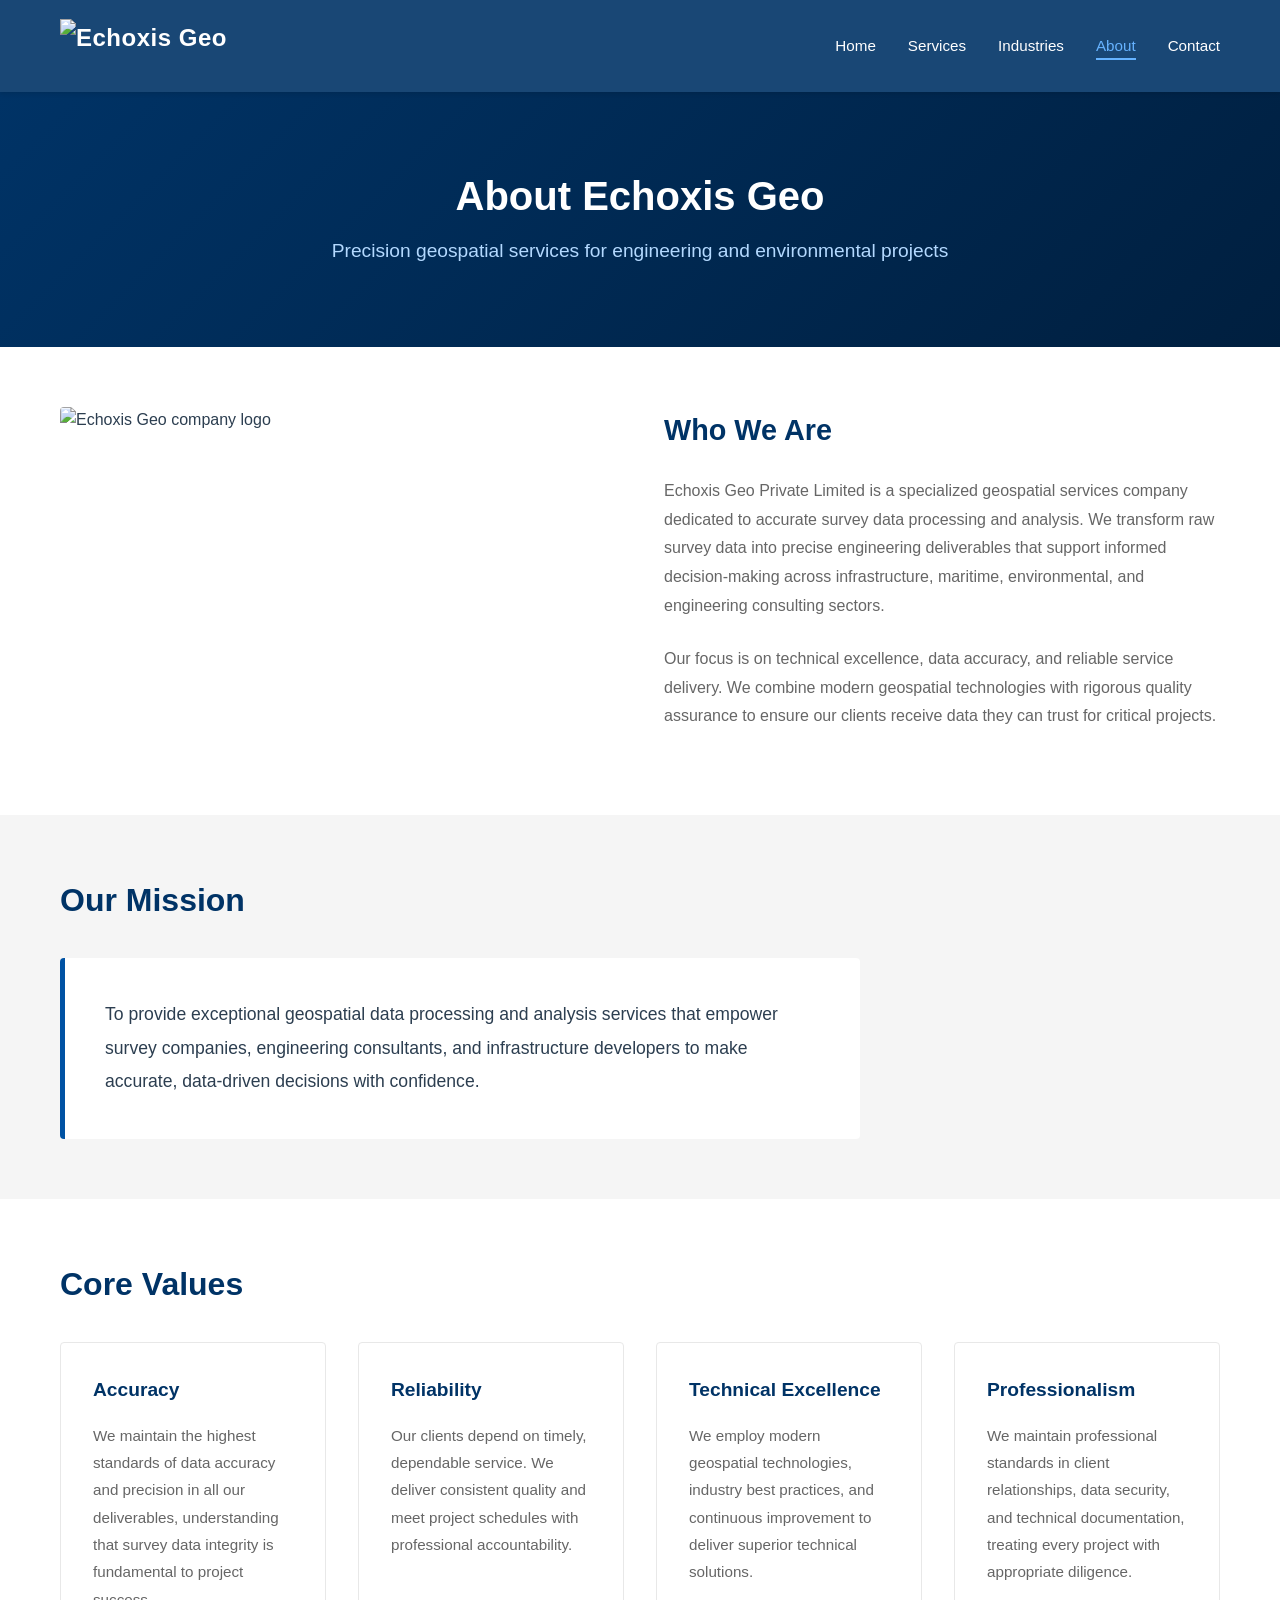
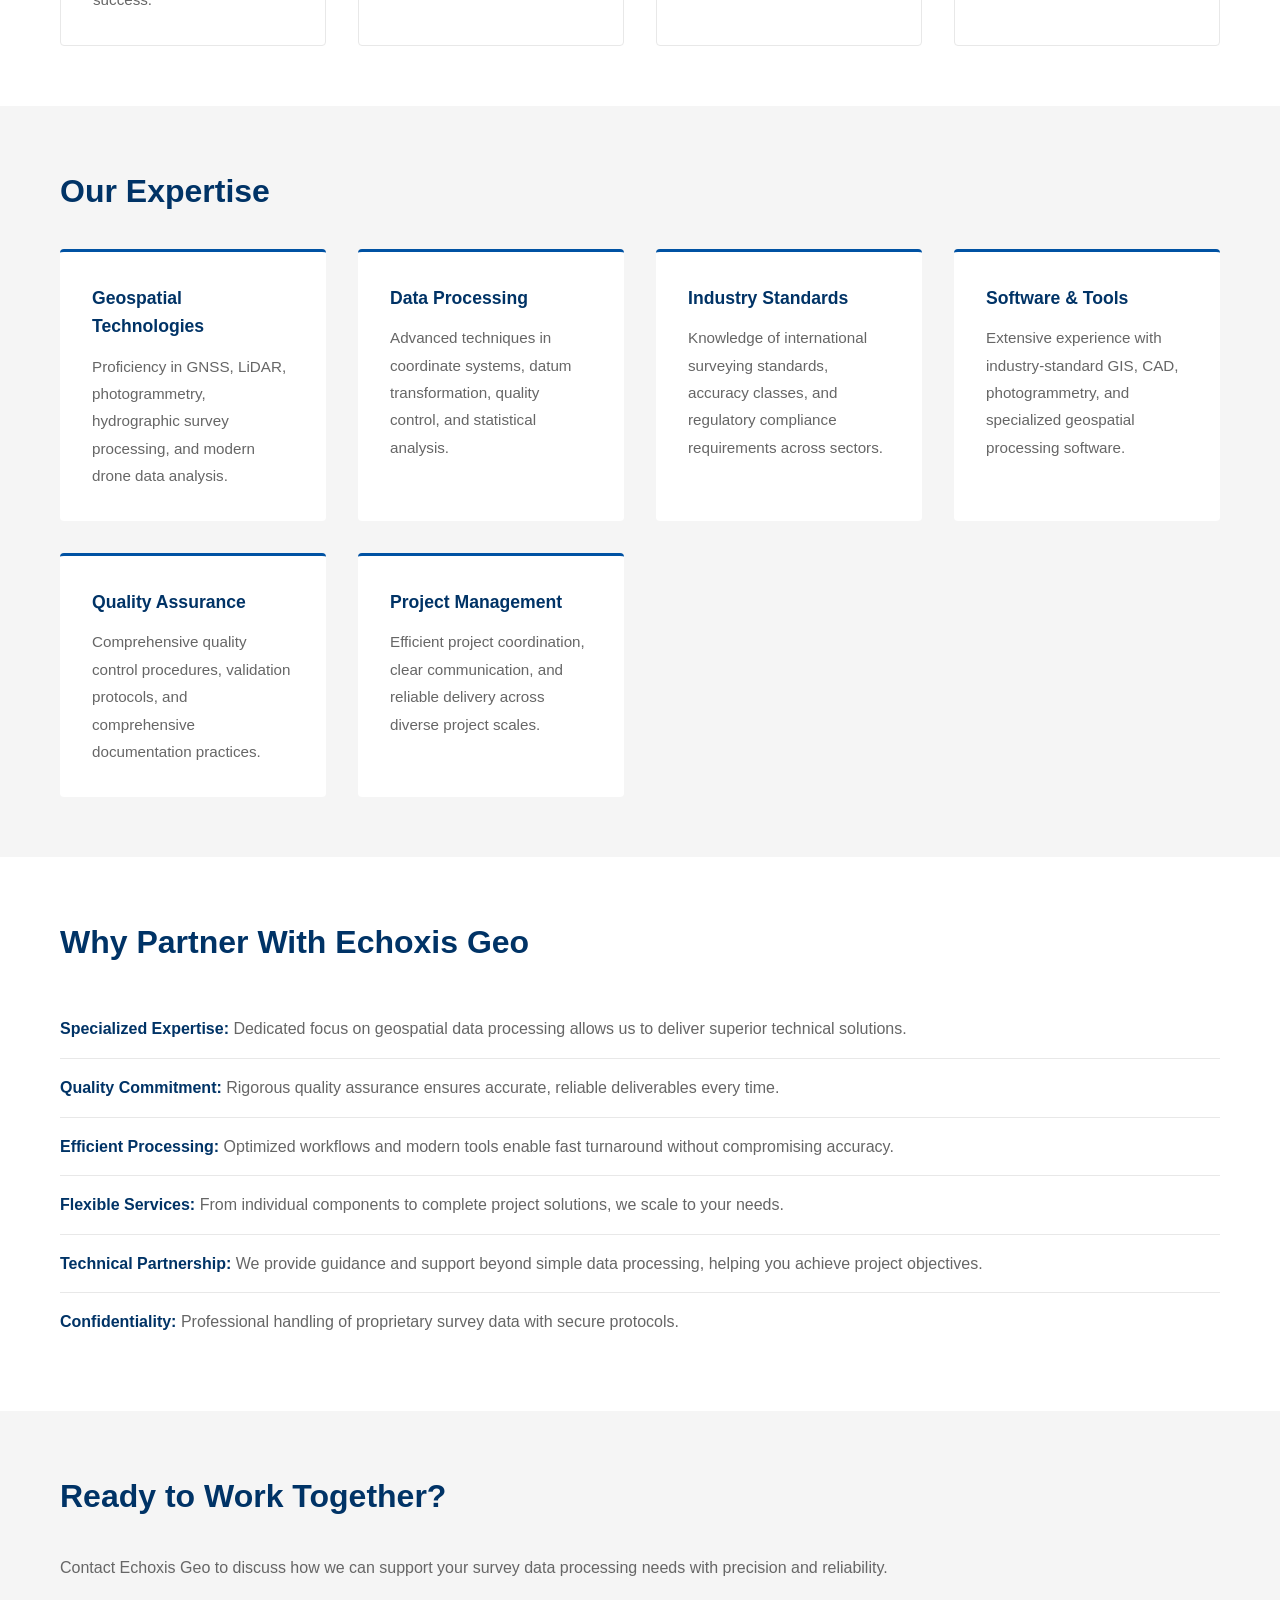
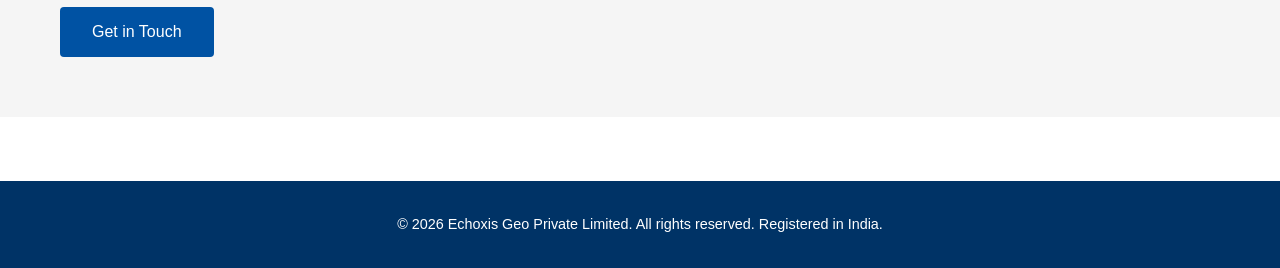
==== about.html @ 2500860a "Add files via upload" ====
<!DOCTYPE html>
<html lang="en">
<head>
    <meta charset="UTF-8">
    <meta name="viewport" content="width=device-width, initial-scale=1.0">
    <title>About - Echoxis Geo</title>
    <link rel="stylesheet" href="styles.css">
</head>
<body>
    <!-- Navigation -->
    <nav class="navbar">
        <div class="container">
            <div class="logo">
                <img src="images/company-logo.jpg" alt="Echoxis Geo" class="logo-image">
            </div>
            <ul class="nav-links">
                <li><a href="index.html">Home</a></li>
                <li><a href="services.html">Services</a></li>
                <li><a href="industries.html">Industries</a></li>
                <li><a href="about.html" class="active">About</a></li>
                <li><a href="contact.html">Contact</a></li>
            </ul>
        </div>
    </nav>

    <!-- Hero Section -->
    <section class="hero">
        <div class="container">
            <h1>About Echoxis Geo</h1>
            <p class="hero-subtitle">Precision geospatial services for engineering and environmental projects</p>
        </div>
    </section>

    <!-- Company Overview -->
    <section class="section">
        <div class="container">
            <div class="about-content">
                <div class="about-image">
                    <img src="images/company-logo.jpg" alt="Echoxis Geo company logo">
                </div>
                <div class="about-text">
                    <h2>Who We Are</h2>
                    <p>Echoxis Geo Private Limited is a specialized geospatial services company dedicated to accurate survey data processing and analysis. We transform raw survey data into precise engineering deliverables that support informed decision-making across infrastructure, maritime, environmental, and engineering consulting sectors.</p>
                    
                    <p>Our focus is on technical excellence, data accuracy, and reliable service delivery. We combine modern geospatial technologies with rigorous quality assurance to ensure our clients receive data they can trust for critical projects.</p>
                </div>
            </div>
        </div>
    </section>

    <!-- Our Mission -->
    <section class="section section-alt">
        <div class="container">
            <h2>Our Mission</h2>
            <div class="mission-box">
                <p>To provide exceptional geospatial data processing and analysis services that empower survey companies, engineering consultants, and infrastructure developers to make accurate, data-driven decisions with confidence.</p>
            </div>
        </div>
    </section>

    <!-- Core Values -->
    <section class="section">
        <div class="container">
            <h2>Core Values</h2>
            <div class="values-grid">
                <div class="value-card">
                    <h3>Accuracy</h3>
                    <p>We maintain the highest standards of data accuracy and precision in all our deliverables, understanding that survey data integrity is fundamental to project success.</p>
                </div>
                <div class="value-card">
                    <h3>Reliability</h3>
                    <p>Our clients depend on timely, dependable service. We deliver consistent quality and meet project schedules with professional accountability.</p>
                </div>
                <div class="value-card">
                    <h3>Technical Excellence</h3>
                    <p>We employ modern geospatial technologies, industry best practices, and continuous improvement to deliver superior technical solutions.</p>
                </div>
                <div class="value-card">
                    <h3>Professionalism</h3>
                    <p>We maintain professional standards in client relationships, data security, and technical documentation, treating every project with appropriate diligence.</p>
                </div>
            </div>
        </div>
    </section>

    <!-- Expertise -->
    <section class="section section-alt">
        <div class="container">
            <h2>Our Expertise</h2>
            <div class="expertise">
                <div class="expertise-item">
                    <h3>Geospatial Technologies</h3>
                    <p>Proficiency in GNSS, LiDAR, photogrammetry, hydrographic survey processing, and modern drone data analysis.</p>
                </div>
                <div class="expertise-item">
                    <h3>Data Processing</h3>
                    <p>Advanced techniques in coordinate systems, datum transformation, quality control, and statistical analysis.</p>
                </div>
                <div class="expertise-item">
                    <h3>Industry Standards</h3>
                    <p>Knowledge of international surveying standards, accuracy classes, and regulatory compliance requirements across sectors.</p>
                </div>
                <div class="expertise-item">
                    <h3>Software & Tools</h3>
                    <p>Extensive experience with industry-standard GIS, CAD, photogrammetry, and specialized geospatial processing software.</p>
                </div>
                <div class="expertise-item">
                    <h3>Quality Assurance</h3>
                    <p>Comprehensive quality control procedures, validation protocols, and comprehensive documentation practices.</p>
                </div>
                <div class="expertise-item">
                    <h3>Project Management</h3>
                    <p>Efficient project coordination, clear communication, and reliable delivery across diverse project scales.</p>
                </div>
            </div>
        </div>
    </section>

    <!-- Why Choose Us -->
    <section class="section">
        <div class="container">
            <h2>Why Partner With Echoxis Geo</h2>
            <ul class="why-list">
                <li><strong>Specialized Expertise:</strong> Dedicated focus on geospatial data processing allows us to deliver superior technical solutions.</li>
                <li><strong>Quality Commitment:</strong> Rigorous quality assurance ensures accurate, reliable deliverables every time.</li>
                <li><strong>Efficient Processing:</strong> Optimized workflows and modern tools enable fast turnaround without compromising accuracy.</li>
                <li><strong>Flexible Services:</strong> From individual components to complete project solutions, we scale to your needs.</li>
                <li><strong>Technical Partnership:</strong> We provide guidance and support beyond simple data processing, helping you achieve project objectives.</li>
                <li><strong>Confidentiality:</strong> Professional handling of proprietary survey data with secure protocols.</li>
            </ul>
        </div>
    </section>

    <!-- CTA Section -->
    <section class="section section-alt">
        <div class="container">
            <h2>Ready to Work Together?</h2>
            <p>Contact Echoxis Geo to discuss how we can support your survey data processing needs with precision and reliability.</p>
            <a href="contact.html" class="btn">Get in Touch</a>
        </div>
    </section>

    <!-- Footer -->
    <footer class="footer">
        <div class="container">
            <p>&copy; 2026 Echoxis Geo Private Limited. All rights reserved. Registered in India.</p>
        </div>
    </footer>
</body>
</html>
---- styles.css ----
/* ==================== */
/* Global Styles        */
/* ==================== */
* {
    margin: 0;
    padding: 0;
    box-sizing: border-box;
}

:root {
    --primary-dark: #003366;
    --primary-darker: #001f3f;
    --secondary-blue: #0052a3;
    --light-grey: #f5f5f5;
    --medium-grey: #e8e8e8;
    --dark-grey: #333333;
    --text-dark: #2c3e50;
    --text-light: #666666;
    --white: #ffffff;
    --accent-color: #0066cc;
    --hover-color: #004d80;
}

html {
    scroll-behavior: smooth;
}

body {
    font-family: -apple-system, BlinkMacSystemFont, 'Segoe UI', Roboto, 'Helvetica Neue', Arial, sans-serif;
    line-height: 1.6;
    color: var(--text-dark);
    background-color: var(--white);
}

/* ==================== */
/* Container           */
/* ==================== */
.container {
    max-width: 1200px;
    margin: 0 auto;
    padding: 0 20px;
}

/* ==================== */
/* Navigation          */
/* ==================== */
.navbar {
    background: linear-gradient(rgba(0, 51, 102, 0.9), rgba(0, 51, 102, 0.9)), url('images/top-bar.jpg') center/cover;
    padding: 1rem 0;
    position: sticky;
    top: 0;
    z-index: 1000;
    box-shadow: 0 2px 4px rgba(0, 0, 0, 0.1);
}

.navbar .container {
    display: flex;
    justify-content: space-between;
    align-items: center;
}

.logo {
    font-size: 1.5rem;
    font-weight: 600;
    color: var(--white);
    letter-spacing: 0.5px;
    display: flex;
    flex-direction: column;
    height: 60px;
    display: flex;
    align-items: center;
    justify-content: center;
}

.logo-image {
    height: 55px;
    width: auto;
    max-width: 200px;
    display: block;
    object-fit: contain;
    object-position: left center;
}

.tagline {
    font-size: 0.65rem;
    font-weight: 400;
    color: #b3d9ff;
    letter-spacing: 0.3px;
    margin-top: 0.15rem;
}

.nav-links {
    display: flex;
    list-style: none;
    gap: 2rem;
}

.nav-links a {
    color: var(--white);
    text-decoration: none;
    font-size: 0.95rem;
    transition: color 0.3s ease;
    border-bottom: 2px solid transparent;
    padding-bottom: 0.25rem;
}

.nav-links a:hover,
.nav-links a.active {
    color: #66b3ff;
    border-bottom-color: #66b3ff;
}

/* ==================== */
/* Hero Section        */
/* ==================== */
.hero {
    background: linear-gradient(135deg, var(--primary-dark) 0%, var(--primary-darker) 100%);
    color: var(--white);
    padding: 80px 0;
    text-align: center;
}

.hero h1 {
    font-size: 2.5rem;
    margin-bottom: 1rem;
    line-height: 1.2;
    font-weight: 600;
}

.hero-subtitle {
    font-size: 1.2rem;
    color: #b3d9ff;
    font-weight: 300;
}

/* Featured Image Section */
.featured-image {
    width: 100%;
    max-height: 400px;
    overflow: hidden;
    background-color: var(--light-grey);
}

.hero-image {
    width: 100%;
    height: 400px;
    object-fit: cover;
    display: block;
}

/* ==================== */
/* Sections            */
/* ==================== */
.section {
    padding: 60px 0;
}

.section-alt {
    background-color: var(--light-grey);
}

.section h2 {
    font-size: 2rem;
    margin-bottom: 2rem;
    color: var(--primary-dark);
    font-weight: 600;
}

.section p {
    font-size: 1rem;
    line-height: 1.8;
    color: var(--text-light);
    margin-bottom: 1.5rem;
}

.section-content {
    max-width: 800px;
}

/* ==================== */
/* Services Overview   */
/* ==================== */
.services-overview {
    padding: 60px 0;
    background-color: var(--white);
}

.services-grid {
    display: grid;
    grid-template-columns: repeat(auto-fit, minmax(250px, 1fr));
    gap: 2rem;
    margin-top: 2rem;
}

.service-card {
    background-color: var(--light-grey);
    padding: 2rem;
    border-radius: 4px;
    border-left: 4px solid var(--secondary-blue);
    transition: box-shadow 0.3s ease;
    overflow: hidden;
}

.service-card:hover {
    box-shadow: 0 4px 12px rgba(0, 0, 0, 0.1);
}

.service-image {
    width: 100%;
    height: 200px;
    overflow: hidden;
    margin: -2rem -2rem 1.5rem -2rem;
    border-radius: 4px 4px 0 0;
}

.service-image img {
    width: 100%;
    height: 100%;
    object-fit: cover;
    display: block;
}

.service-card h3 {
    font-size: 1.2rem;
    color: var(--primary-dark);
    margin-bottom: 1rem;
    font-weight: 600;
}

.service-card p {
    font-size: 0.95rem;
    line-height: 1.7;
    margin-bottom: 0;
}

/* ==================== */
/* Deliverables Grid   */
/* ==================== */
.deliverables-grid {
    display: grid;
    grid-template-columns: repeat(auto-fit, minmax(240px, 1fr));
    gap: 1.5rem;
    margin-top: 2rem;
}

.deliverable-item {
    background-color: var(--light-grey);
    padding: 1.75rem;
    border-radius: 4px;
    border-top: 3px solid var(--secondary-blue);
    transition: transform 0.3s ease;
    overflow: hidden;
}

.deliverable-item:hover {
    transform: translateY(-2px);
}

.deliverable-image {
    width: 100%;
    height: 150px;
    overflow: hidden;
    margin: -1.75rem -1.75rem 1rem -1.75rem;
    border-radius: 4px 4px 0 0;
}

.deliverable-image img {
    width: 100%;
    height: 100%;
    object-fit: cover;
    display: block;
}

.deliverable-item h3 {
    font-size: 1.05rem;
    color: var(--primary-dark);
    margin-bottom: 0.75rem;
    font-weight: 600;
}

.deliverable-item p {
    font-size: 0.9rem;
    color: var(--text-light);
    margin-bottom: 0;
    line-height: 1.6;
}

/* ==================== */
/* Tools Grid          */
/* ==================== */
.tools-grid {
    display: grid;
    grid-template-columns: repeat(auto-fit, minmax(180px, 1fr));
    gap: 1rem;
    margin-top: 1.5rem;
}

.tool-item {
    background-color: var(--white);
    padding: 1rem 1.5rem;
    border-radius: 4px;
    border-left: 3px solid var(--secondary-blue);
    font-weight: 500;
    color: var(--primary-dark);
    text-align: left;
}

/* ==================== */
/* Strengths Grid      */
/* ==================== */
.strengths {
    display: grid;
    grid-template-columns: repeat(auto-fit, minmax(220px, 1fr));
    gap: 2rem;
    margin-top: 2rem;
}

.strength-item {
    padding: 1.5rem;
    background-color: var(--white);
    border-radius: 4px;
    border-top: 3px solid var(--secondary-blue);
}

.strength-item h3 {
    color: var(--primary-dark);
    font-size: 1.1rem;
    margin-bottom: 0.5rem;
    font-weight: 600;
}

.strength-item p {
    font-size: 0.95rem;
    margin-bottom: 0;
}

/* ==================== */
/* Service Details     */
/* ==================== */
.service-detail {
    margin-bottom: 3rem;
    padding-bottom: 3rem;
    border-bottom: 1px solid var(--medium-grey);
}

.service-detail:last-child {
    border-bottom: none;
}

.service-detail-image {
    width: 100%;
    height: 300px;
    overflow: hidden;
    margin-bottom: 2rem;
    border-radius: 4px;
}

.service-detail-image img {
    width: 100%;
    height: 100%;
    object-fit: cover;
    display: block;
}

.service-detail h2 {
    font-size: 1.8rem;
    margin-bottom: 1.5rem;
    color: var(--primary-dark);
}

.service-description {
    color: var(--text-light);
}

.service-list {
    list-style: none;
    margin-top: 1rem;
}

.service-list li {
    padding: 0.75rem 0 0.75rem 1.5rem;
    position: relative;
    color: var(--text-light);
}

.service-list li:before {
    content: "▸";
    position: absolute;
    left: 0;
    color: var(--secondary-blue);
    font-weight: bold;
}

/* ==================== */
/* Industry Cards      */
/* ==================== */
.industry-card-large {
    background-color: var(--light-grey);
    padding: 2.5rem;
    margin-bottom: 2rem;
    border-radius: 4px;
    border-left: 5px solid var(--secondary-blue);
    overflow: hidden;
}

.industry-image {
    width: 100%;
    height: 250px;
    overflow: hidden;
    margin: -2.5rem -2.5rem 1.5rem -2.5rem;
    border-radius: 4px 4px 0 0;
}

.industry-image img {
    width: 100%;
    height: 100%;
    object-fit: cover;
    display: block;
}

.industry-card-large h2 {
    font-size: 1.5rem;
    margin-bottom: 1rem;
    color: var(--primary-dark);
}

.industry-content p {
    margin-bottom: 1rem;
}

.industry-content ul {
    margin-left: 1.5rem;
    margin-top: 1rem;
}

.industry-content li {
    margin-bottom: 0.75rem;
    color: var(--text-light);
}

/* ==================== */
/* Values Grid         */
/* ==================== */
.values-grid {
    display: grid;
    grid-template-columns: repeat(auto-fit, minmax(250px, 1fr));
    gap: 2rem;
    margin-top: 2rem;
}

.value-card {
    background-color: var(--white);
    padding: 2rem;
    border-radius: 4px;
    border: 1px solid var(--medium-grey);
    transition: transform 0.3s ease;
}

.value-card:hover {
    transform: translateY(-4px);
}

.value-card h3 {
    color: var(--primary-dark);
    font-size: 1.2rem;
    margin-bottom: 1rem;
    font-weight: 600;
}

.value-card p {
    font-size: 0.95rem;
    margin-bottom: 0;
}

/* ==================== */
/* Mission Box         */
/* ==================== */
.mission-box {
    background-color: var(--white);
    padding: 2.5rem;
    border-radius: 4px;
    border-left: 5px solid var(--secondary-blue);
    max-width: 800px;
}

.mission-box p {
    font-size: 1.1rem;
    line-height: 1.9;
    color: var(--text-dark);
    margin-bottom: 0;
}

/* About Content */
.about-content {
    display: grid;
    grid-template-columns: 1fr 1fr;
    gap: 3rem;
    align-items: start;
}

.about-image {
    width: 100%;
    height: auto;
    max-height: 500px;
    overflow: hidden;
    border-radius: 4px;
    display: flex;
    align-items: center;
    justify-content: center;
}

.about-image img {
    width: 100%;
    height: 100%;
    object-fit: contain;
    display: block;
}

.about-text h2 {
    font-size: 1.8rem;
    margin-bottom: 1.5rem;
    color: var(--primary-dark);
}

/* ==================== */
/* Expertise Grid      */
/* ==================== */
.expertise {
    display: grid;
    grid-template-columns: repeat(auto-fit, minmax(250px, 1fr));
    gap: 2rem;
    margin-top: 2rem;
}

.expertise-item {
    background-color: var(--white);
    padding: 2rem;
    border-radius: 4px;
    border-top: 3px solid var(--secondary-blue);
}

.expertise-item h3 {
    color: var(--primary-dark);
    font-size: 1.1rem;
    margin-bottom: 0.75rem;
    font-weight: 600;
}

.expertise-item p {
    font-size: 0.95rem;
    margin-bottom: 0;
}

/* ==================== */
/* Why List            */
/* ==================== */
.why-list {
    list-style: none;
    margin-top: 2rem;
}

.why-list li {
    padding: 1rem 0;
    color: var(--text-light);
    border-bottom: 1px solid var(--medium-grey);
}

.why-list li:last-child {
    border-bottom: none;
}

.why-list strong {
    color: var(--primary-dark);
}

/* ==================== */
/* Buttons             */
/* ==================== */
.btn {
    display: inline-block;
    background-color: var(--secondary-blue);
    color: var(--white);
    padding: 0.75rem 2rem;
    border-radius: 4px;
    text-decoration: none;
    font-weight: 500;
    transition: background-color 0.3s ease;
    border: none;
    cursor: pointer;
    font-size: 1rem;
    text-align: center;
}

.btn:hover {
    background-color: var(--hover-color);
}

/* ==================== */
/* Contact Page        */
/* ==================== */
.contact-wrapper {
    display: grid;
    grid-template-columns: 1fr 1fr;
    gap: 3rem;
    margin-top: 2rem;
}

.contact-form-container h2,
.contact-info-container h2 {
    font-size: 1.5rem;
    margin-bottom: 2rem;
    color: var(--primary-dark);
}

/* Form Styles */
.contact-form {
    background-color: var(--light-grey);
    padding: 2rem;
    border-radius: 4px;
}

.form-group {
    margin-bottom: 1.5rem;
}

.form-group label {
    display: block;
    margin-bottom: 0.5rem;
    font-weight: 500;
    color: var(--text-dark);
}

.form-group input,
.form-group textarea,
.form-group select {
    width: 100%;
    padding: 0.75rem;
    border: 1px solid var(--medium-grey);
    border-radius: 4px;
    font-family: inherit;
    font-size: 0.95rem;
    color: var(--text-dark);
    transition: border-color 0.3s ease;
}

.form-group input:focus,
.form-group textarea:focus,
.form-group select:focus {
    outline: none;
    border-color: var(--secondary-blue);
    box-shadow: 0 0 0 3px rgba(0, 82, 163, 0.1);
}

.form-group textarea {
    resize: vertical;
}

.form-status {
    margin-top: 1rem;
    padding: 0.75rem;
    border-radius: 4px;
    display: none;
}

.form-status.success {
    display: block;
    background-color: #d4edda;
    color: #155724;
    border: 1px solid #c3e6cb;
}

.form-status.error {
    display: block;
    background-color: #f8d7da;
    color: #721c24;
    border: 1px solid #f5c6cb;
}

/* Contact Info Styles */
.contact-info-item {
    margin-bottom: 2rem;
}

.contact-info-item h3 {
    font-size: 1.1rem;
    color: var(--primary-dark);
    margin-bottom: 0.75rem;
    font-weight: 600;
}

.contact-info-item p {
    font-size: 0.95rem;
    color: var(--text-light);
    margin-bottom: 0.5rem;
}

.contact-info-item a {
    color: var(--secondary-blue);
    text-decoration: none;
    transition: color 0.3s ease;
}

.contact-info-item a:hover {
    color: var(--hover-color);
    text-decoration: underline;
}

/* ==================== */
/* FAQ Section         */
/* ==================== */
.faq {
    margin-top: 2rem;
}

.faq-item {
    background-color: var(--white);
    padding: 1.75rem;
    margin-bottom: 1.5rem;
    border-radius: 4px;
    border-left: 4px solid var(--secondary-blue);
}

.faq-item h3 {
    font-size: 1.1rem;
    color: var(--primary-dark);
    margin-bottom: 0.75rem;
    font-weight: 600;
}

.faq-item p {
    font-size: 0.95rem;
    color: var(--text-light);
    margin-bottom: 0;
    line-height: 1.7;
}

/* ==================== */
/* Footer              */
/* ==================== */
.footer {
    background-color: var(--primary-dark);
    color: var(--white);
    text-align: center;
    padding: 2rem 0;
    margin-top: 4rem;
    font-size: 0.9rem;
}

/* ==================== */
/* Responsive Design   */
/* ==================== */
@media (max-width: 768px) {
    .hero h1 {
        font-size: 1.8rem;
    }

    .hero-subtitle {
        font-size: 1rem;
    }

    .hero-image {
        height: 250px;
    }

    .section h2 {
        font-size: 1.5rem;
    }

    .nav-links {
        gap: 1rem;
        font-size: 0.85rem;
    }

    .contact-wrapper {
        grid-template-columns: 1fr;
        gap: 2rem;
    }

    .services-grid,
    .strengths,
    .values-grid,
    .expertise {
        grid-template-columns: 1fr;
    }

    .deliverables-grid,
    .tools-grid {
        grid-template-columns: 1fr;
    }

    .about-content {
        grid-template-columns: 1fr;
    }

    .about-image {
        height: 250px;
    }

    .industry-card-large {
        padding: 1.5rem;
    }

    .why-list li {
        padding: 0.75rem 0;
    }
}

@media (max-width: 600px) {
    .hero {
        padding: 50px 0;
    }

    .hero h1 {
        font-size: 1.5rem;
    }

    .section {
        padding: 40px 0;
    }

    .nav-links {
        gap: 0.75rem;
        font-size: 0.75rem;
    }

    .logo {
        font-size: 1.2rem;
    }

    .contact-form {
        padding: 1.5rem;
    }

    .service-card,
    .value-card,
    .expertise-item,
    .strength-item {
        padding: 1.5rem;
    }

    .section h2 {
        font-size: 1.3rem;
    }
}
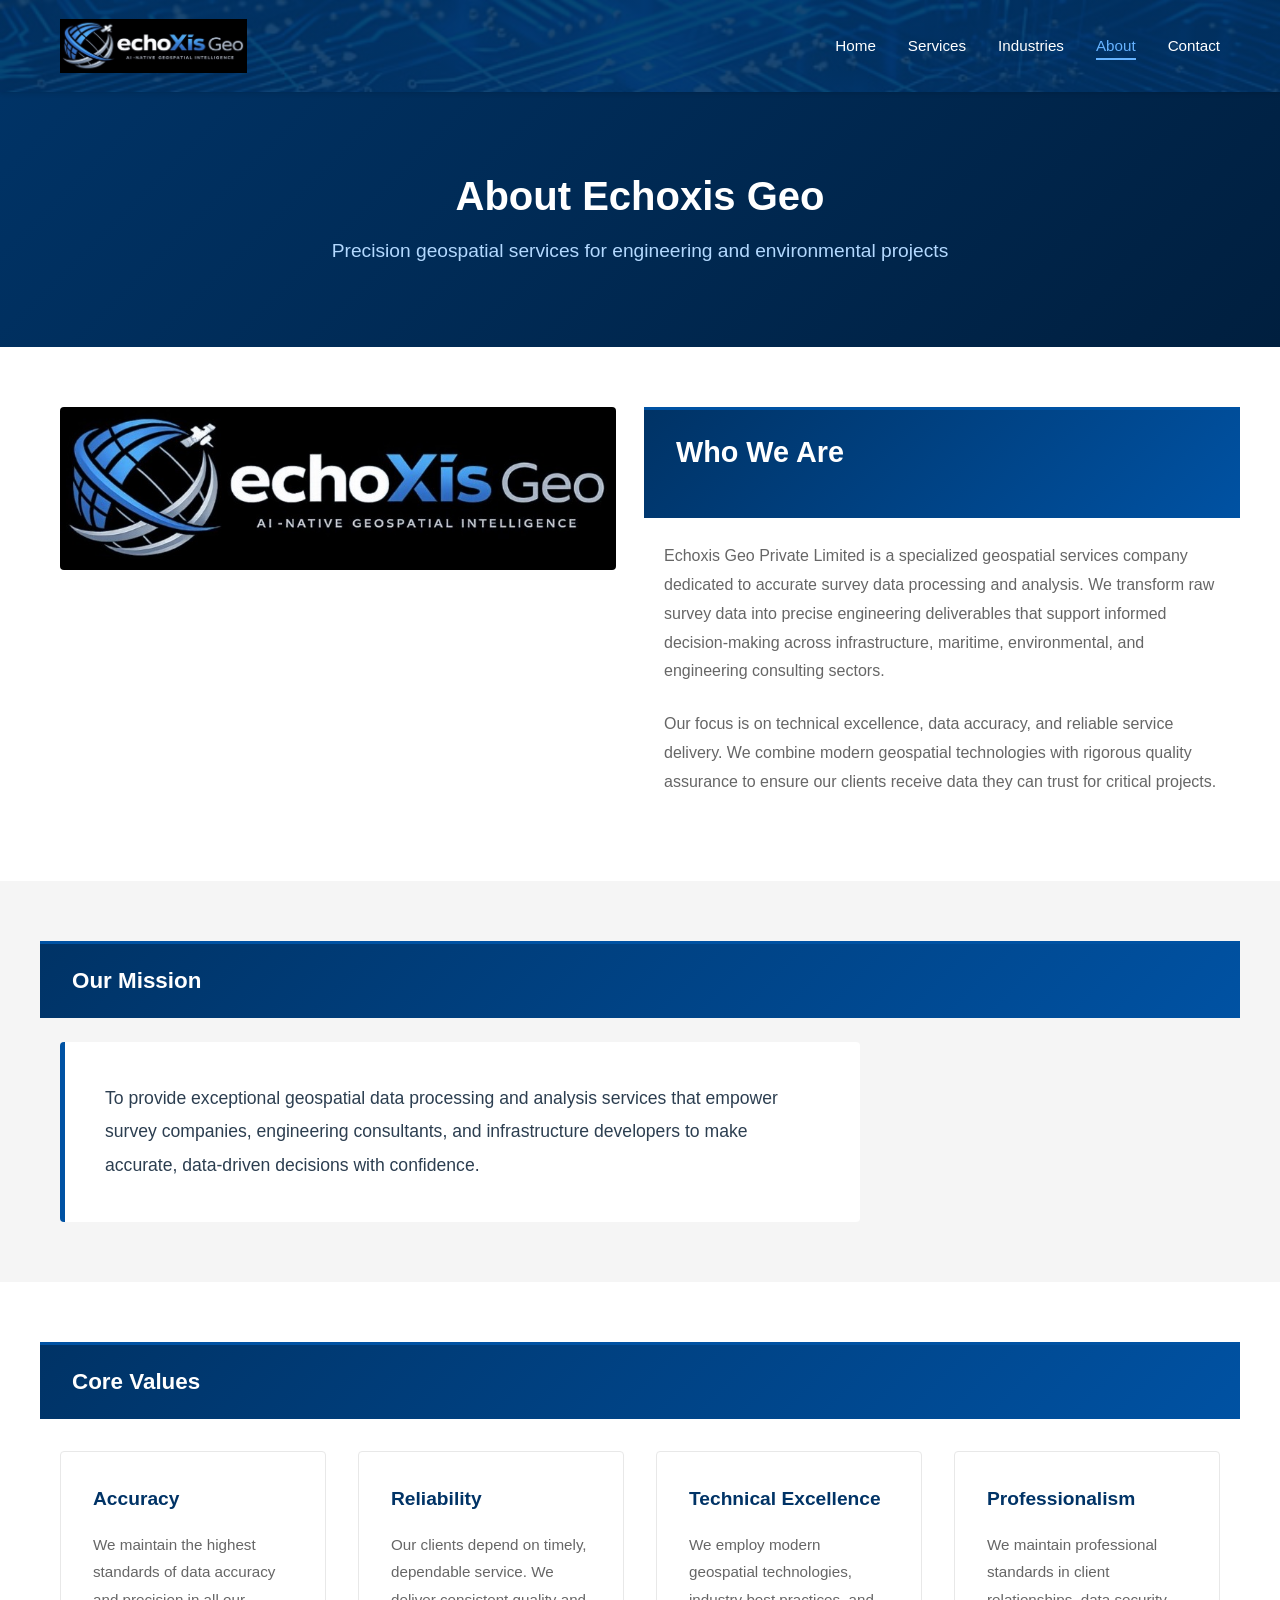
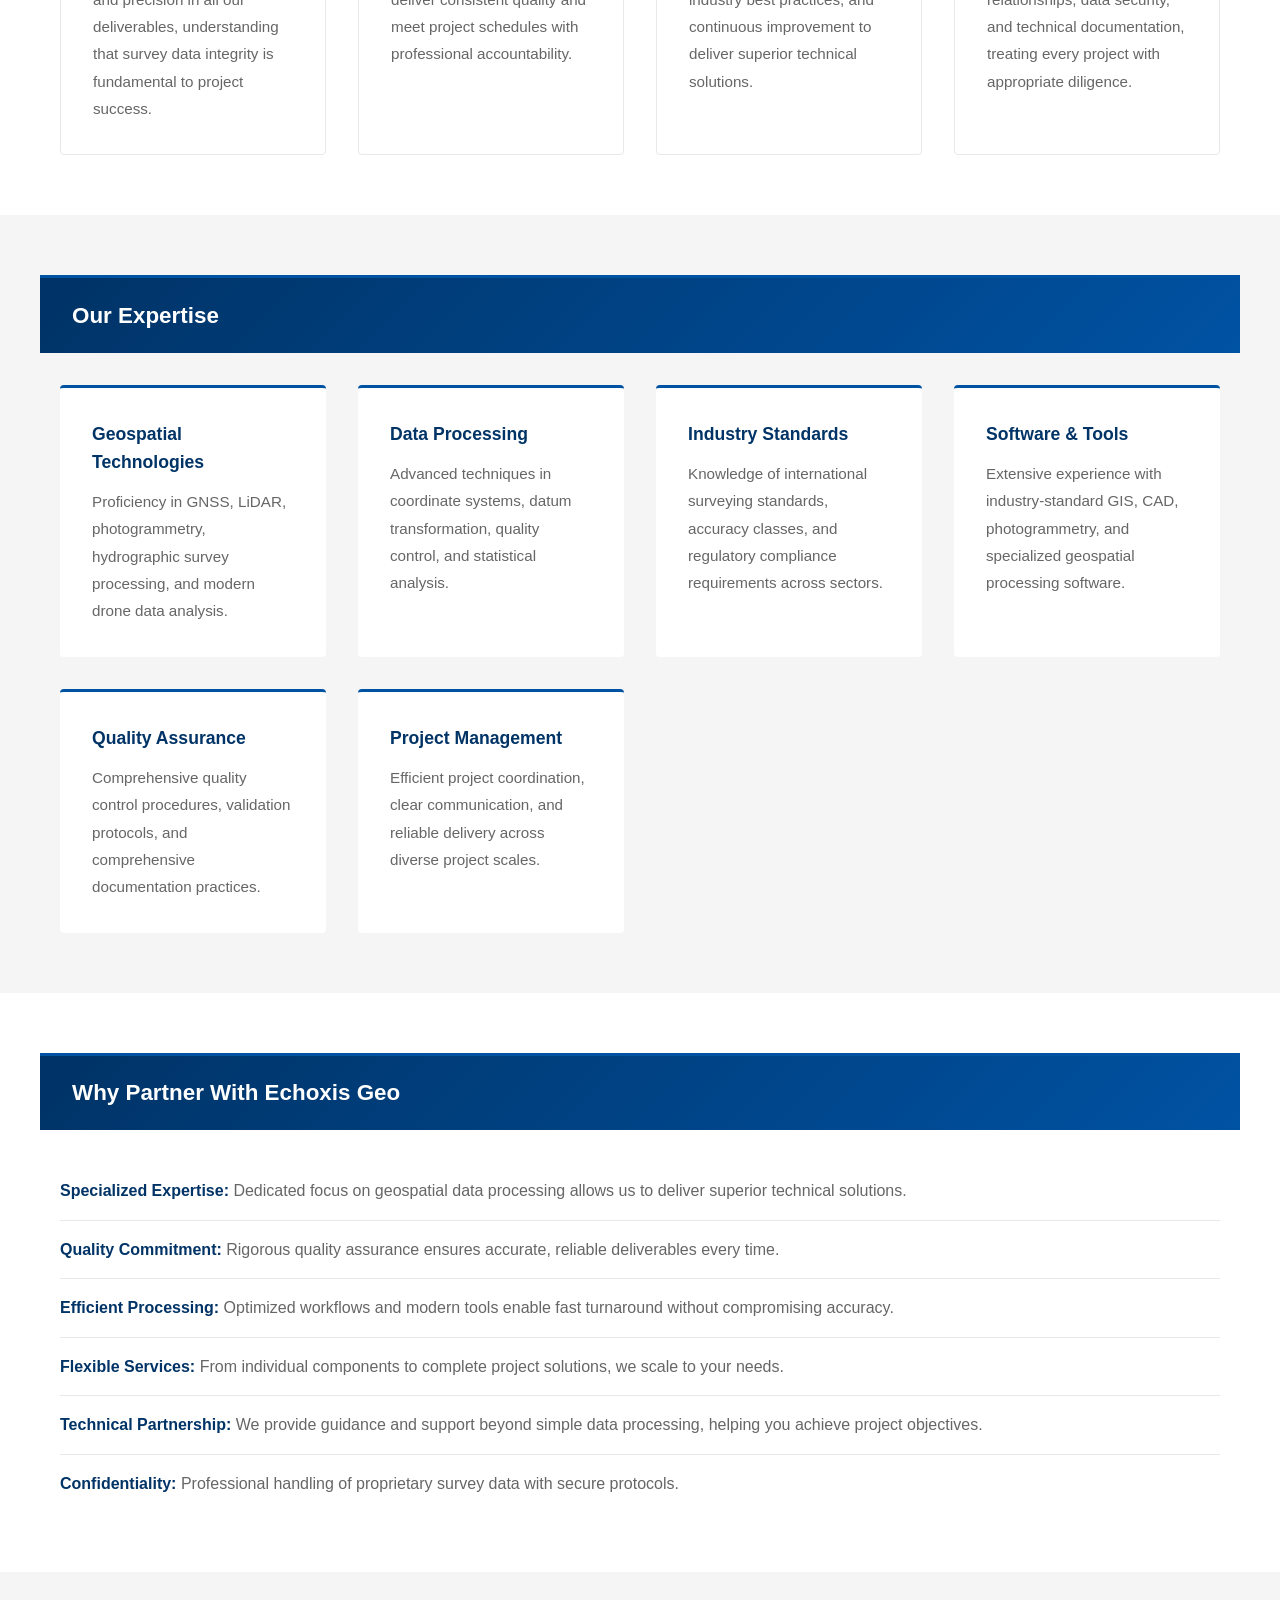
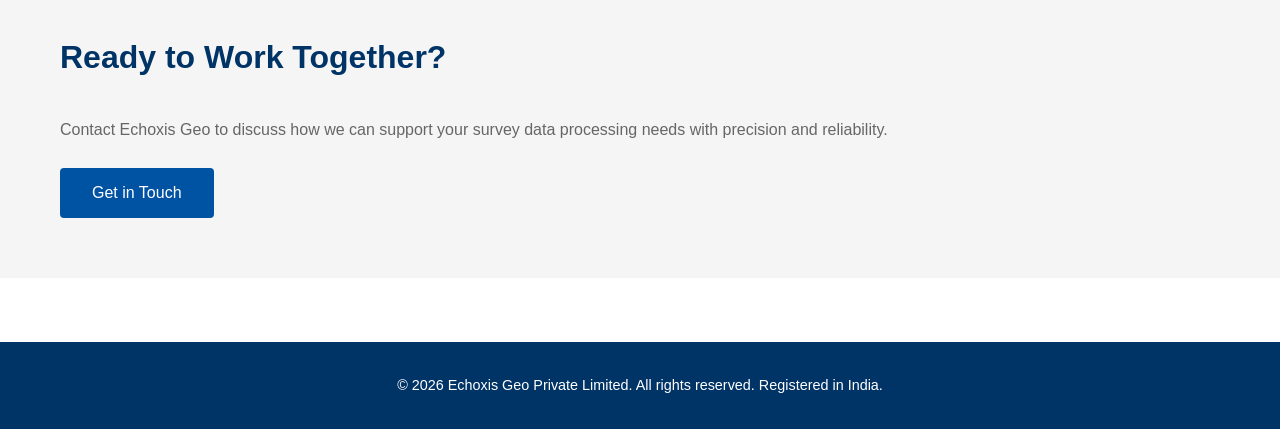
==== commit 7d88737b: "Add files via upload" ====
--- a/about.html
+++ b/about.html
@@ -39,7 +39,9 @@
                     <img src="images/company-logo.jpg" alt="Echoxis Geo company logo">
                 </div>
                 <div class="about-text">
-                    <h2>Who We Are</h2>
+                    <div class="heading-tab">
+                        <h2>Who We Are</h2>
+                    </div>
                     <p>Echoxis Geo Private Limited is a specialized geospatial services company dedicated to accurate survey data processing and analysis. We transform raw survey data into precise engineering deliverables that support informed decision-making across infrastructure, maritime, environmental, and engineering consulting sectors.</p>
                     
                     <p>Our focus is on technical excellence, data accuracy, and reliable service delivery. We combine modern geospatial technologies with rigorous quality assurance to ensure our clients receive data they can trust for critical projects.</p>
@@ -51,7 +53,9 @@
     <!-- Our Mission -->
     <section class="section section-alt">
         <div class="container">
-            <h2>Our Mission</h2>
+            <div class="heading-tab">
+                <h2>Our Mission</h2>
+            </div>
             <div class="mission-box">
                 <p>To provide exceptional geospatial data processing and analysis services that empower survey companies, engineering consultants, and infrastructure developers to make accurate, data-driven decisions with confidence.</p>
             </div>
@@ -61,7 +65,9 @@
     <!-- Core Values -->
     <section class="section">
         <div class="container">
-            <h2>Core Values</h2>
+            <div class="heading-tab">
+                <h2>Core Values</h2>
+            </div>
             <div class="values-grid">
                 <div class="value-card">
                     <h3>Accuracy</h3>
@@ -86,7 +92,9 @@
     <!-- Expertise -->
     <section class="section section-alt">
         <div class="container">
-            <h2>Our Expertise</h2>
+            <div class="heading-tab">
+                <h2>Our Expertise</h2>
+            </div>
             <div class="expertise">
                 <div class="expertise-item">
                     <h3>Geospatial Technologies</h3>
@@ -119,7 +127,9 @@
     <!-- Why Choose Us -->
     <section class="section">
         <div class="container">
-            <h2>Why Partner With Echoxis Geo</h2>
+            <div class="heading-tab">
+                <h2>Why Partner With Echoxis Geo</h2>
+            </div>
             <ul class="why-list">
                 <li><strong>Specialized Expertise:</strong> Dedicated focus on geospatial data processing allows us to deliver superior technical solutions.</li>
                 <li><strong>Quality Commitment:</strong> Rigorous quality assurance ensures accurate, reliable deliverables every time.</li>
--- a/styles.css
+++ b/styles.css
@@ -178,6 +178,66 @@
 }
 
 /* ==================== */
+/* Designer Tab        */
+/* ==================== */
+.designer-tab {
+    background-color: var(--white);
+    border-radius: 6px;
+    box-shadow: 0 2px 8px rgba(0, 0, 0, 0.08);
+    overflow: hidden;
+    border-top: 5px solid var(--secondary-blue);
+    width: 100%;
+    margin: 0 -20px 2rem -20px;
+    border-radius: 0;
+}
+
+.tab-header {
+    background: linear-gradient(135deg, var(--primary-dark) 0%, var(--secondary-blue) 100%);
+    padding: 2rem 2rem 2rem calc(2rem + 20px);
+    position: relative;
+    z-index: 1;
+}
+
+.tab-title {
+    font-size: 1.6rem;
+    font-weight: 900;
+    margin: 0;
+    color: #ffffff !important;
+    position: relative;
+    z-index: 2;
+}
+
+.tab-content {
+    padding: 2rem 2rem 2rem calc(2rem + 20px);
+}
+
+.tab-content p {
+    font-size: 1rem;
+    line-height: 1.8;
+    color: var(--text-light);
+    margin: 0;
+}
+
+/* ==================== */
+/* Heading Tabs        */
+/* ==================== */
+.heading-tab {
+    background: linear-gradient(135deg, var(--primary-dark) 0%, var(--secondary-blue) 100%);
+    padding: 1.2rem 2rem;
+    margin: 0 -20px 1.5rem -20px;
+    border-top: 3px solid var(--secondary-blue);
+}
+
+.heading-tab h2 {
+    margin: 0;
+    color: #ffffff !important;
+    font-size: 1.4rem;
+    font-weight: 900;
+    position: relative;
+    z-index: 2;
+}
+
+/* ==================== */
 /* Services Overview   */
 /* ==================== */
 .services-overview {
